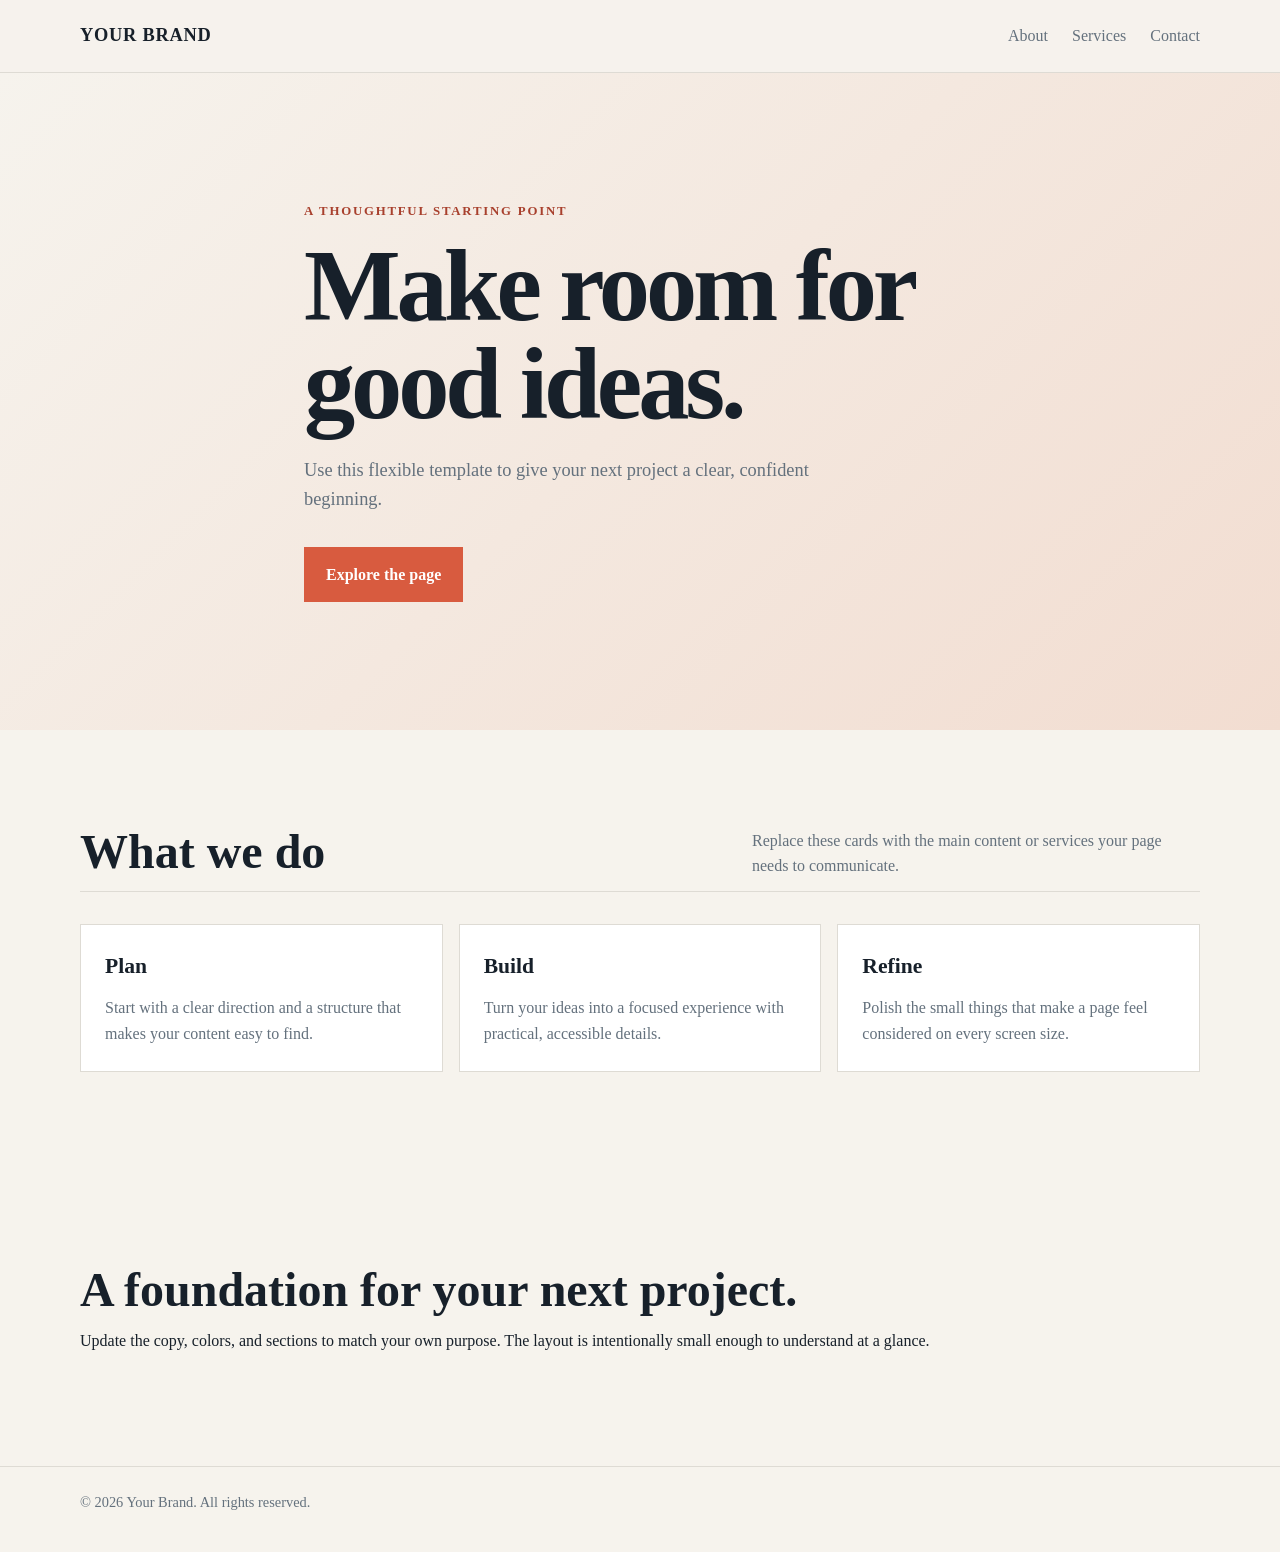
==== index.html @ 112ccbf8 "web boiler basic file structure" ====
<!DOCTYPE html>
<html lang="en">
<head>
	<meta charset="UTF-8">
	<meta name="viewport" content="width=device-width, initial-scale=1.0">
	<meta name="description" content="A clean, responsive HTML starter template.">
	<title>Starter Template</title>
	<link rel="stylesheet" href="styles.css">
</head>
<body>
	<header class="site-header">
		<div class="container header-inner">
			<a class="brand" href="#top">Your Brand</a>
			<nav class="site-nav" aria-label="Main navigation">
				<ul>
					<li><a href="#about">About</a></li>
					<li><a href="#services">Services</a></li>
					<li><a href="#contact">Contact</a></li>
				</ul>
			</nav>
		</div>
	</header>

	<main id="top">
		<section class="hero" aria-labelledby="hero-title">
			<div class="container hero-content">
				<p class="eyebrow">A thoughtful starting point</p>
				<h1 id="hero-title">Make room for good ideas.</h1>
				<p class="hero-copy">Use this flexible template to give your next project a clear, confident beginning.</p>
				<a class="button" href="#services">Explore the page</a>
			</div>
		</section>

		<section class="content" id="services" aria-labelledby="services-title">
			<div class="container">
				<div class="section-heading">
					<h2 id="services-title">What we do</h2>
					<p>Replace these cards with the main content or services your page needs to communicate.</p>
				</div>
				<div class="cards">
					<article class="card">
						<h3>Plan</h3>
						<p>Start with a clear direction and a structure that makes your content easy to find.</p>
					</article>
					<article class="card">
						<h3>Build</h3>
						<p>Turn your ideas into a focused experience with practical, accessible details.</p>
					</article>
					<article class="card">
						<h3>Refine</h3>
						<p>Polish the small things that make a page feel considered on every screen size.</p>
					</article>
				</div>
			</div>
		</section>

		<section class="content" id="about" aria-labelledby="about-title">
			<div class="container">
				<h2 id="about-title">A foundation for your next project.</h2>
				<p>Update the copy, colors, and sections to match your own purpose. The layout is intentionally small enough to understand at a glance.</p>
			</div>
		</section>
	</main>

	<footer class="site-footer" id="contact">
		<div class="container">
			<p>&copy; 2026 Your Brand. All rights reserved.</p>
		</div>
	</footer>
</body>
</html>
---- styles.css ----
:root {
	color-scheme: light;
	--ink: #17202a;
	--muted: #64717d;
	--paper: #f6f3ed;
	--surface: #ffffff;
	--accent: #d85b3f;
	--accent-dark: #a8402d;
	--line: #dedbd4;
	--max-width: 1120px;
}

* {
	box-sizing: border-box;
}

html {
	scroll-behavior: smooth;
}

body {
	margin: 0;
	background: var(--paper);
	color: var(--ink);
	font-family: Georgia, "Times New Roman", serif;
	line-height: 1.6;
}

.container {
	width: min(100% - 2rem, var(--max-width));
	margin-inline: auto;
}

.site-header {
	border-bottom: 1px solid var(--line);
	background: rgb(246 243 237 / 88%);
}

.header-inner {
	display: flex;
	align-items: center;
	justify-content: space-between;
	min-height: 4.5rem;
	gap: 2rem;
}

.brand {
	color: var(--ink);
	font-size: 1.15rem;
	font-weight: 700;
	letter-spacing: 0.04em;
	text-decoration: none;
	text-transform: uppercase;
}

.site-nav ul {
	display: flex;
	gap: 1.5rem;
	margin: 0;
	padding: 0;
	list-style: none;
}

.site-nav a {
	color: var(--muted);
	text-decoration: none;
}

.site-nav a:hover,
.site-nav a:focus-visible {
	color: var(--accent-dark);
}

.hero {
	padding: clamp(4rem, 10vw, 8rem) 0;
	background: linear-gradient(135deg, #f6f3ed 0%, #f2ddd1 100%);
}

.hero-content {
	max-width: 42rem;
}

.eyebrow {
	margin: 0 0 1rem;
	color: var(--accent-dark);
	font-size: 0.8rem;
	font-weight: 700;
	letter-spacing: 0.14em;
	text-transform: uppercase;
}

h1,
h2,
p {
	margin-top: 0;
}

h1 {
	max-width: 12ch;
	margin-bottom: 1.5rem;
	font-size: clamp(3rem, 8vw, 6.5rem);
	line-height: 0.95;
	letter-spacing: -0.04em;
}

.hero-copy {
	max-width: 35rem;
	margin-bottom: 2rem;
	color: var(--muted);
	font-size: 1.15rem;
}

.button {
	display: inline-block;
	padding: 0.8rem 1.25rem;
	border: 2px solid var(--accent);
	background: var(--accent);
	color: #fff;
	font-family: inherit;
	font-weight: 700;
	text-decoration: none;
}

.button:hover,
.button:focus-visible {
	border-color: var(--accent-dark);
	background: var(--accent-dark);
}

.content {
	padding: clamp(3.5rem, 8vw, 6rem) 0;
}

.section-heading {
	display: flex;
	align-items: end;
	justify-content: space-between;
	gap: 2rem;
	margin-bottom: 2rem;
	border-bottom: 1px solid var(--line);
}

h2 {
	margin-bottom: 0.75rem;
	font-size: clamp(2rem, 4vw, 3rem);
	line-height: 1.1;
}

.section-heading p {
	max-width: 28rem;
	margin-bottom: 0.75rem;
	color: var(--muted);
}

.cards {
	display: grid;
	grid-template-columns: repeat(3, 1fr);
	gap: 1rem;
}

.card {
	padding: 1.5rem;
	border: 1px solid var(--line);
	background: var(--surface);
}

.card h3 {
	margin: 0 0 0.75rem;
	font-size: 1.35rem;
}

.card p {
	margin-bottom: 0;
	color: var(--muted);
}

.site-footer {
	padding: 1.5rem 0;
	border-top: 1px solid var(--line);
	color: var(--muted);
	font-size: 0.9rem;
}

@media (max-width: 700px) {
	.header-inner,
	.section-heading {
		align-items: flex-start;
		flex-direction: column;
	}

	.header-inner {
		justify-content: center;
		gap: 0.75rem;
		padding: 1rem 0;
	}

	.site-nav ul {
		gap: 1rem;
	}

	.cards {
		grid-template-columns: 1fr;
	}
}
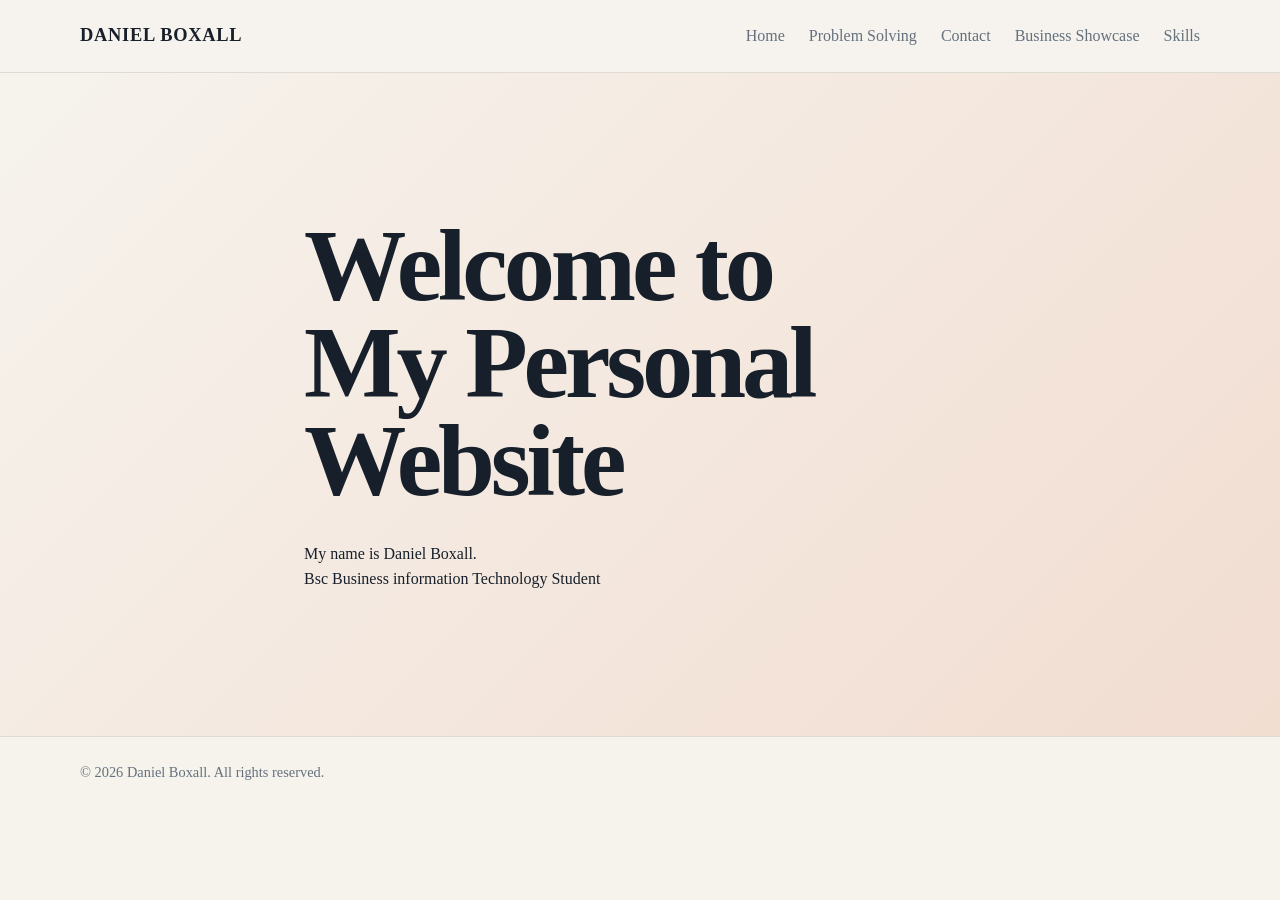
==== commit 89319288: "basic site setup" ====
--- a/index.html
+++ b/index.html
@@ -3,19 +3,21 @@
 <head>
 	<meta charset="UTF-8">
 	<meta name="viewport" content="width=device-width, initial-scale=1.0">
-	<meta name="description" content="A clean, responsive HTML starter template.">
-	<title>Starter Template</title>
+	<meta name="description" content="Personal Branding Website">
+	<title>portfolio</title>
 	<link rel="stylesheet" href="styles.css">
 </head>
 <body>
 	<header class="site-header">
 		<div class="container header-inner">
-			<a class="brand" href="#top">Your Brand</a>
+			<a class="brand" href="#top">Daniel Boxall</a>
 			<nav class="site-nav" aria-label="Main navigation">
 				<ul>
-					<li><a href="#about">About</a></li>
-					<li><a href="#services">Services</a></li>
-					<li><a href="#contact">Contact</a></li>
+					<li><a href="index.html">Home</a></li>
+					<li><a href="ProblemSolving.html">Problem Solving</a></li>
+					<li><a href="contact.html">Contact</a></li>
+					<li><a href="Business_showcase.html">Business Showcase</a></li>
+					<li><a href="skills.html">Skills</a></li>
 				</ul>
 			</nav>
 		</div>
@@ -24,47 +26,16 @@
 	<main id="top">
 		<section class="hero" aria-labelledby="hero-title">
 			<div class="container hero-content">
-				<p class="eyebrow">A thoughtful starting point</p>
-				<h1 id="hero-title">Make room for good ideas.</h1>
-				<p class="hero-copy">Use this flexible template to give your next project a clear, confident beginning.</p>
-				<a class="button" href="#services">Explore the page</a>
-			</div>
-		</section>
-
-		<section class="content" id="services" aria-labelledby="services-title">
-			<div class="container">
-				<div class="section-heading">
-					<h2 id="services-title">What we do</h2>
-					<p>Replace these cards with the main content or services your page needs to communicate.</p>
-				</div>
-				<div class="cards">
-					<article class="card">
-						<h3>Plan</h3>
-						<p>Start with a clear direction and a structure that makes your content easy to find.</p>
-					</article>
-					<article class="card">
-						<h3>Build</h3>
-						<p>Turn your ideas into a focused experience with practical, accessible details.</p>
-					</article>
-					<article class="card">
-						<h3>Refine</h3>
-						<p>Polish the small things that make a page feel considered on every screen size.</p>
-					</article>
-				</div>
-			</div>
-		</section>
-
-		<section class="content" id="about" aria-labelledby="about-title">
-			<div class="container">
-				<h2 id="about-title">A foundation for your next project.</h2>
-				<p>Update the copy, colors, and sections to match your own purpose. The layout is intentionally small enough to understand at a glance.</p>
+				<p class="eyebrow"></p>
+				<h1 id="hero-title">Welcome to My Personal Website</h1>
+				<p class="hero-copy"></p>My name is Daniel Boxall.<br> Bsc Business information Technology Student</p>
 			</div>
 		</section>
 	</main>
 
 	<footer class="site-footer" id="contact">
 		<div class="container">
-			<p>&copy; 2026 Your Brand. All rights reserved.</p>
+			<p>&copy; 2026 Daniel Boxall. All rights reserved.</p>
 		</div>
 	</footer>
 </body>
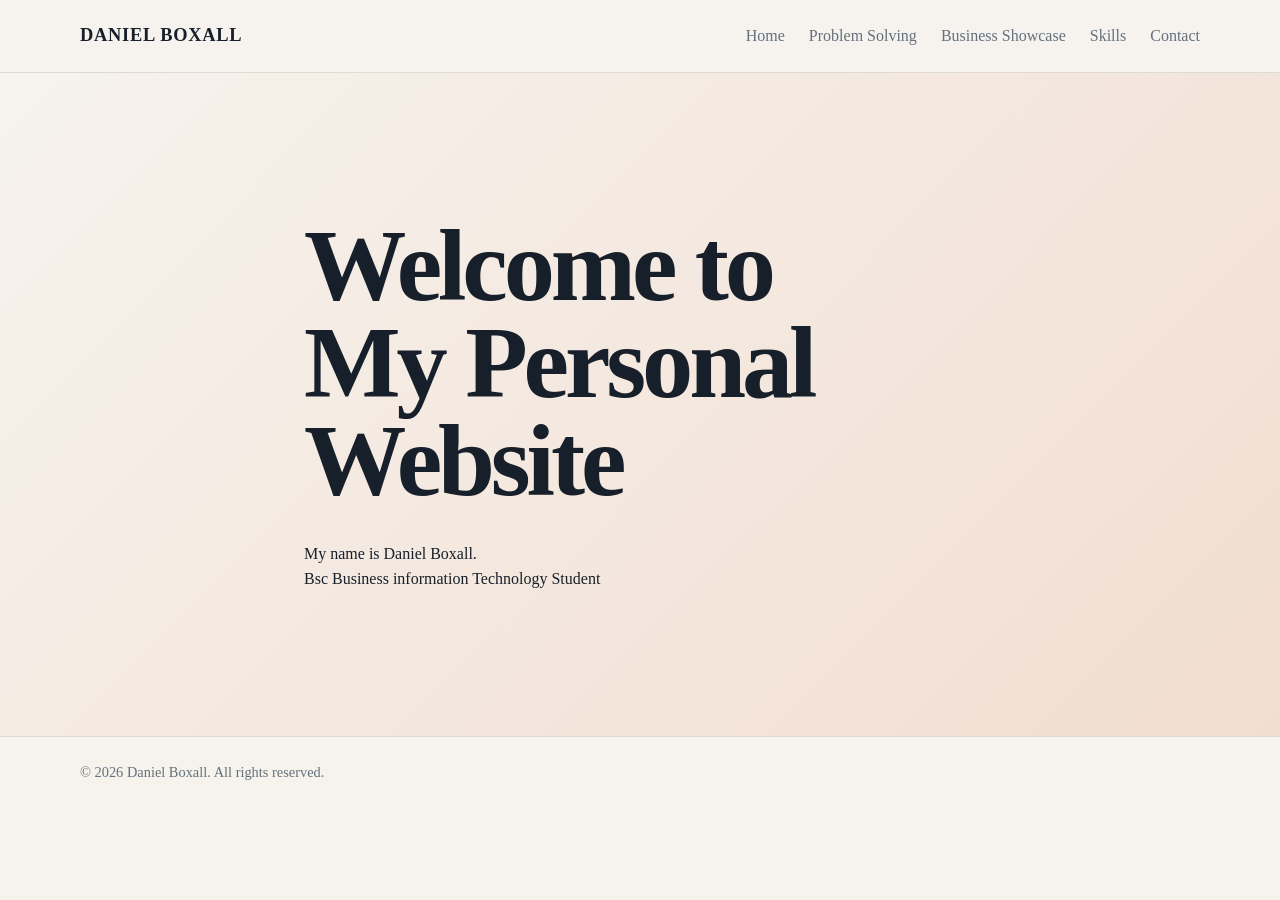
==== commit 1a6d3982: "moved the contact tab in the nav bar, created contact form with Alert notifying user the message has" ====
--- a/index.html
+++ b/index.html
@@ -15,9 +15,9 @@
 				<ul>
 					<li><a href="index.html">Home</a></li>
 					<li><a href="ProblemSolving.html">Problem Solving</a></li>
-					<li><a href="contact.html">Contact</a></li>
 					<li><a href="Business_showcase.html">Business Showcase</a></li>
 					<li><a href="skills.html">Skills</a></li>
+					<li><a href="contact.html">Contact</a></li>
 				</ul>
 			</nav>
 		</div>
--- a/styles.css
+++ b/styles.css
@@ -158,6 +158,45 @@
 	gap: 1rem;
 }
 
+.contact-form {
+	display: flex;
+	flex-direction: column;
+	max-width: 32rem;
+	gap: 0.5rem;
+}
+
+.contact-form label {
+	font-weight: 700;
+}
+
+.contact-form input,
+.contact-form textarea {
+	padding: 0.65rem 0.75rem;
+	margin-bottom: 0.75rem;
+	border: 1px solid var(--line);
+	border-radius: 0.3rem;
+	background: var(--surface);
+	color: var(--ink);
+	font: inherit;
+}
+
+.contact-form button {
+	align-self: start;
+	padding: 0.7rem 1.75rem;
+	border: 1px solid var(--accent);
+	border-radius: 999px;
+	background: var(--accent);
+	color: #fff;
+	font-weight: 700;
+	cursor: pointer;
+}
+
+.contact-form button:hover,
+.contact-form button:focus-visible {
+	border-color: var(--accent-dark);
+	background: var(--accent-dark);
+}
+
 .card {
 	padding: 1.5rem;
 	border: 1px solid var(--line);
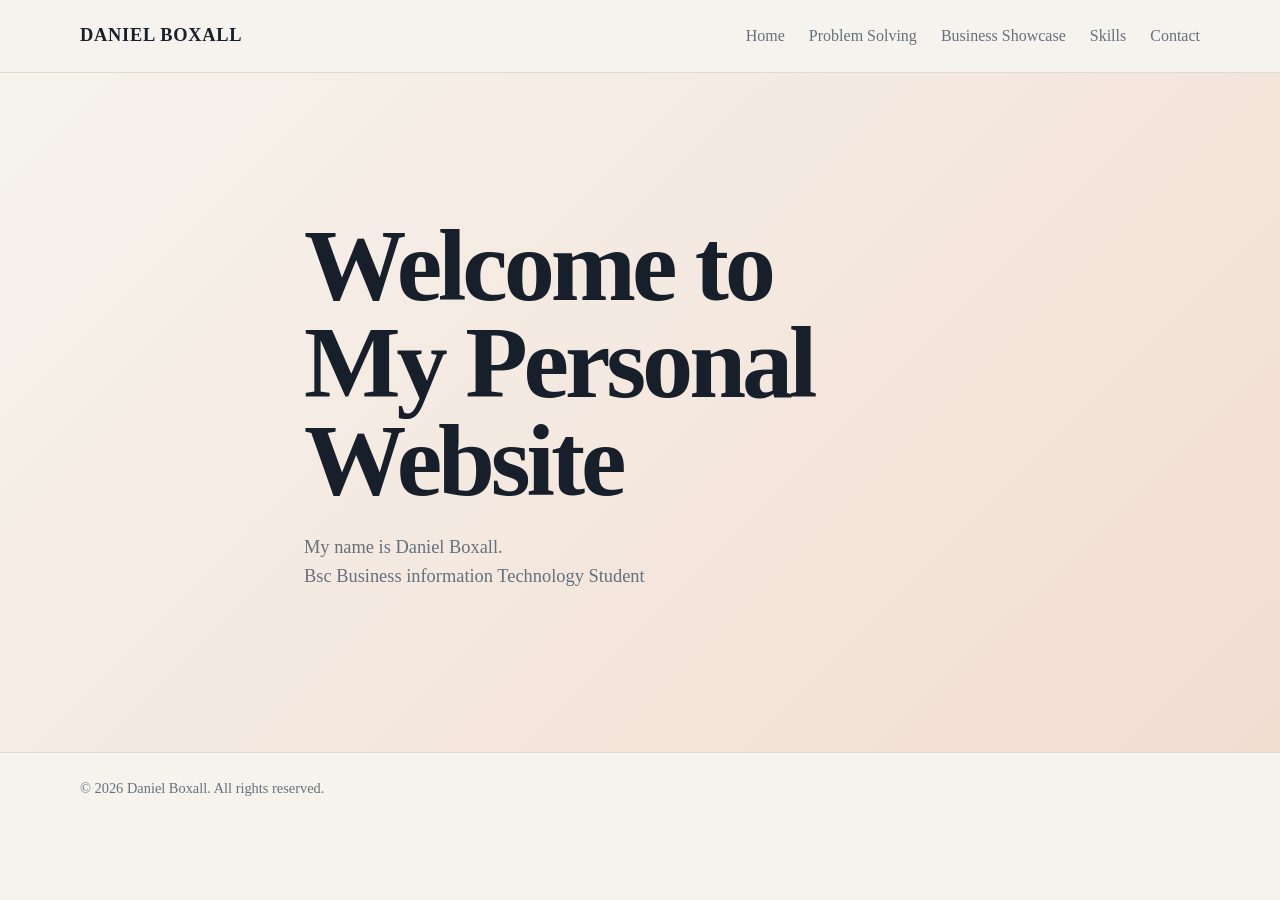
==== commit 18068949: "debugging" ====
--- a/index.html
+++ b/index.html
@@ -5,7 +5,7 @@
 	<meta name="viewport" content="width=device-width, initial-scale=1.0">
 	<meta name="description" content="Personal Branding Website">
 	<title>portfolio</title>
-	<link rel="stylesheet" href="styles.css">
+	<link rel="stylesheet" href="css/styles.css">
 </head>
 <body>
 	<header class="site-header">
@@ -28,7 +28,7 @@
 			<div class="container hero-content">
 				<p class="eyebrow"></p>
 				<h1 id="hero-title">Welcome to My Personal Website</h1>
-				<p class="hero-copy"></p>My name is Daniel Boxall.<br> Bsc Business information Technology Student</p>
+				<p class="hero-copy">My name is Daniel Boxall.<br> Bsc Business information Technology Student</p>
 			</div>
 		</section>
 	</main>
--- a/css/styles.css
+++ b/css/styles.css
@@ -0,0 +1,253 @@
+:root {
+	color-scheme: light;
+	--ink: #17202a;
+	--muted: #64717d;
+	--paper: #f6f3ed;
+	--surface: #ffffff;
+	--accent: #d85b3f;
+	--accent-dark: #a8402d;
+	--line: #dedbd4;
+	--max-width: 1120px;
+}
+
+* {
+	box-sizing: border-box;
+}
+
+html {
+	scroll-behavior: smooth;
+}
+
+body {
+	margin: 0;
+	background: var(--paper);
+	color: var(--ink);
+	font-family: Georgia, "Times New Roman", serif;
+	line-height: 1.6;
+}
+
+.container {
+	width: min(100% - 2rem, var(--max-width));
+	margin-inline: auto;
+}
+
+.site-header {
+	border-bottom: 1px solid var(--line);
+	background: rgb(246 243 237 / 88%);
+}
+
+.header-inner {
+	display: flex;
+	align-items: center;
+	justify-content: space-between;
+	min-height: 4.5rem;
+	gap: 2rem;
+}
+
+.brand {
+	color: var(--ink);
+	font-size: 1.15rem;
+	font-weight: 700;
+	letter-spacing: 0.04em;
+	text-decoration: none;
+	text-transform: uppercase;
+}
+
+.site-nav ul {
+	display: flex;
+	gap: 1.5rem;
+	margin: 0;
+	padding: 0;
+	list-style: none;
+}
+
+.site-nav a {
+	color: var(--muted);
+	text-decoration: none;
+}
+
+.site-nav a:hover,
+.site-nav a:focus-visible {
+	color: var(--accent-dark);
+}
+
+.hero {
+	padding: clamp(4rem, 10vw, 8rem) 0;
+	background: linear-gradient(135deg, #f6f3ed 0%, #f2ddd1 100%);
+}
+
+.hero-content {
+	max-width: 42rem;
+}
+
+.eyebrow {
+	margin: 0 0 1rem;
+	color: var(--accent-dark);
+	font-size: 0.8rem;
+	font-weight: 700;
+	letter-spacing: 0.14em;
+	text-transform: uppercase;
+}
+
+h1,
+h2,
+p {
+	margin-top: 0;
+}
+
+h1 {
+	max-width: 12ch;
+	margin-bottom: 1.5rem;
+	font-size: clamp(3rem, 8vw, 6.5rem);
+	line-height: 0.95;
+	letter-spacing: -0.04em;
+}
+
+.hero-copy {
+	max-width: 35rem;
+	margin-bottom: 2rem;
+	color: var(--muted);
+	font-size: 1.15rem;
+}
+
+.button {
+	display: inline-block;
+	padding: 0.8rem 1.25rem;
+	border: 2px solid var(--accent);
+	background: var(--accent);
+	color: #fff;
+	font-family: inherit;
+	font-weight: 700;
+	text-decoration: none;
+}
+
+.button:hover,
+.button:focus-visible {
+	border-color: var(--accent-dark);
+	background: var(--accent-dark);
+}
+
+.content {
+	padding: clamp(3.5rem, 8vw, 6rem) 0;
+	text-align: left;
+}
+
+.section-heading {
+	display: flex;
+	flex-direction: column;
+	align-items: start;
+	gap: 0.5rem;
+	max-width: 42rem;
+	margin-bottom: 2rem;
+	border-bottom: 1px solid var(--line);
+}
+
+h2 {
+	margin-bottom: 0.75rem;
+	font-size: clamp(2rem, 4vw, 3rem);
+	line-height: 1.1;
+}
+
+.section-heading p {
+	max-width: 28rem;
+	margin-bottom: 0.75rem;
+	color: var(--muted);
+}
+
+.cards {
+	display: grid;
+	grid-template-columns: repeat(3, 1fr);
+	gap: 1rem;
+}
+
+.contact-form {
+	display: flex;
+	flex-direction: column;
+	max-width: 32rem;
+	gap: 0.5rem;
+}
+
+.contact-form label {
+	font-weight: 700;
+}
+
+.contact-form input,
+.contact-form textarea {
+	padding: 0.65rem 0.75rem;
+	margin-bottom: 0.75rem;
+	border: 1px solid var(--line);
+	border-radius: 0.3rem;
+	background: var(--surface);
+	color: var(--ink);
+	font: inherit;
+}
+
+.contact-form button {
+	align-self: start;
+	padding: 0.7rem 1.75rem;
+	border: 1px solid var(--accent);
+	border-radius: 999px;
+	background: var(--accent);
+	color: #fff;
+	font-weight: 700;
+	cursor: pointer;
+}
+
+.contact-form button:hover,
+.contact-form button:focus-visible {
+	border-color: var(--accent-dark);
+	background: var(--accent-dark);
+}
+
+.card {
+	padding: 1.5rem;
+	border: 1px solid var(--line);
+	background: var(--surface);
+}
+
+.card h3 {
+	margin: 0 0 0.75rem;
+	font-size: 1.35rem;
+}
+
+.card p {
+	margin-bottom: 0;
+	color: var(--muted);
+}
+
+.thumbnail {
+	display: block;
+	max-width: 160px;
+	max-height: 120px;
+	margin-top: 0.5rem;
+	object-fit: contain;
+}
+
+.site-footer {
+	padding: 1.5rem 0;
+	border-top: 1px solid var(--line);
+	color: var(--muted);
+	font-size: 0.9rem;
+}
+
+@media (max-width: 700px) {
+	.header-inner,
+	.section-heading {
+		align-items: flex-start;
+		flex-direction: column;
+	}
+
+	.header-inner {
+		justify-content: center;
+		gap: 0.75rem;
+		padding: 1rem 0;
+	}
+
+	.site-nav ul {
+		gap: 1rem;
+	}
+
+	.cards {
+		grid-template-columns: 1fr;
+	}
+}
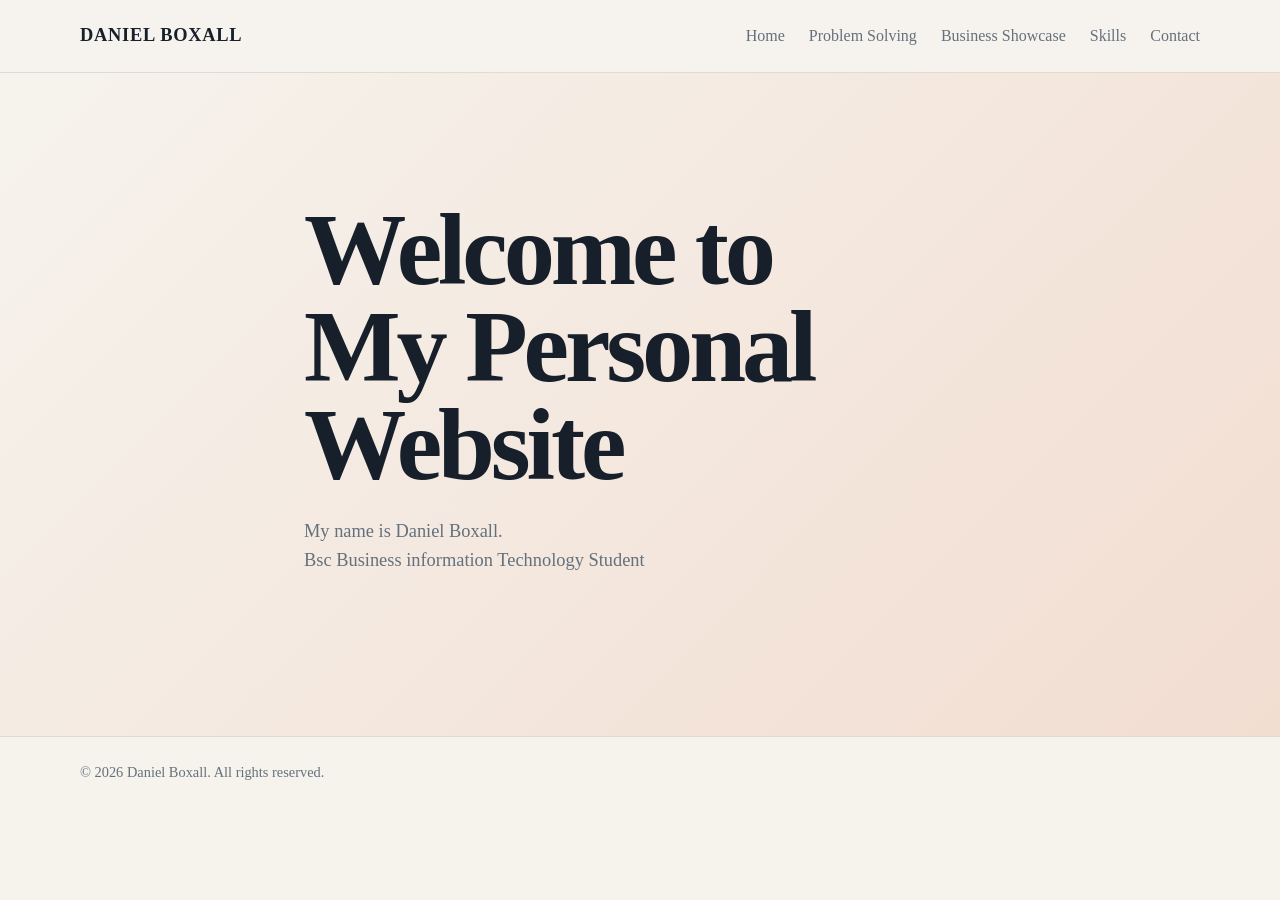
==== commit 474cc232: "debugging" ====
--- a/index.html
+++ b/index.html
@@ -26,7 +26,6 @@
 	<main id="top">
 		<section class="hero" aria-labelledby="hero-title">
 			<div class="container hero-content">
-				<p class="eyebrow"></p>
 				<h1 id="hero-title">Welcome to My Personal Website</h1>
 				<p class="hero-copy">My name is Daniel Boxall.<br> Bsc Business information Technology Student</p>
 			</div>
